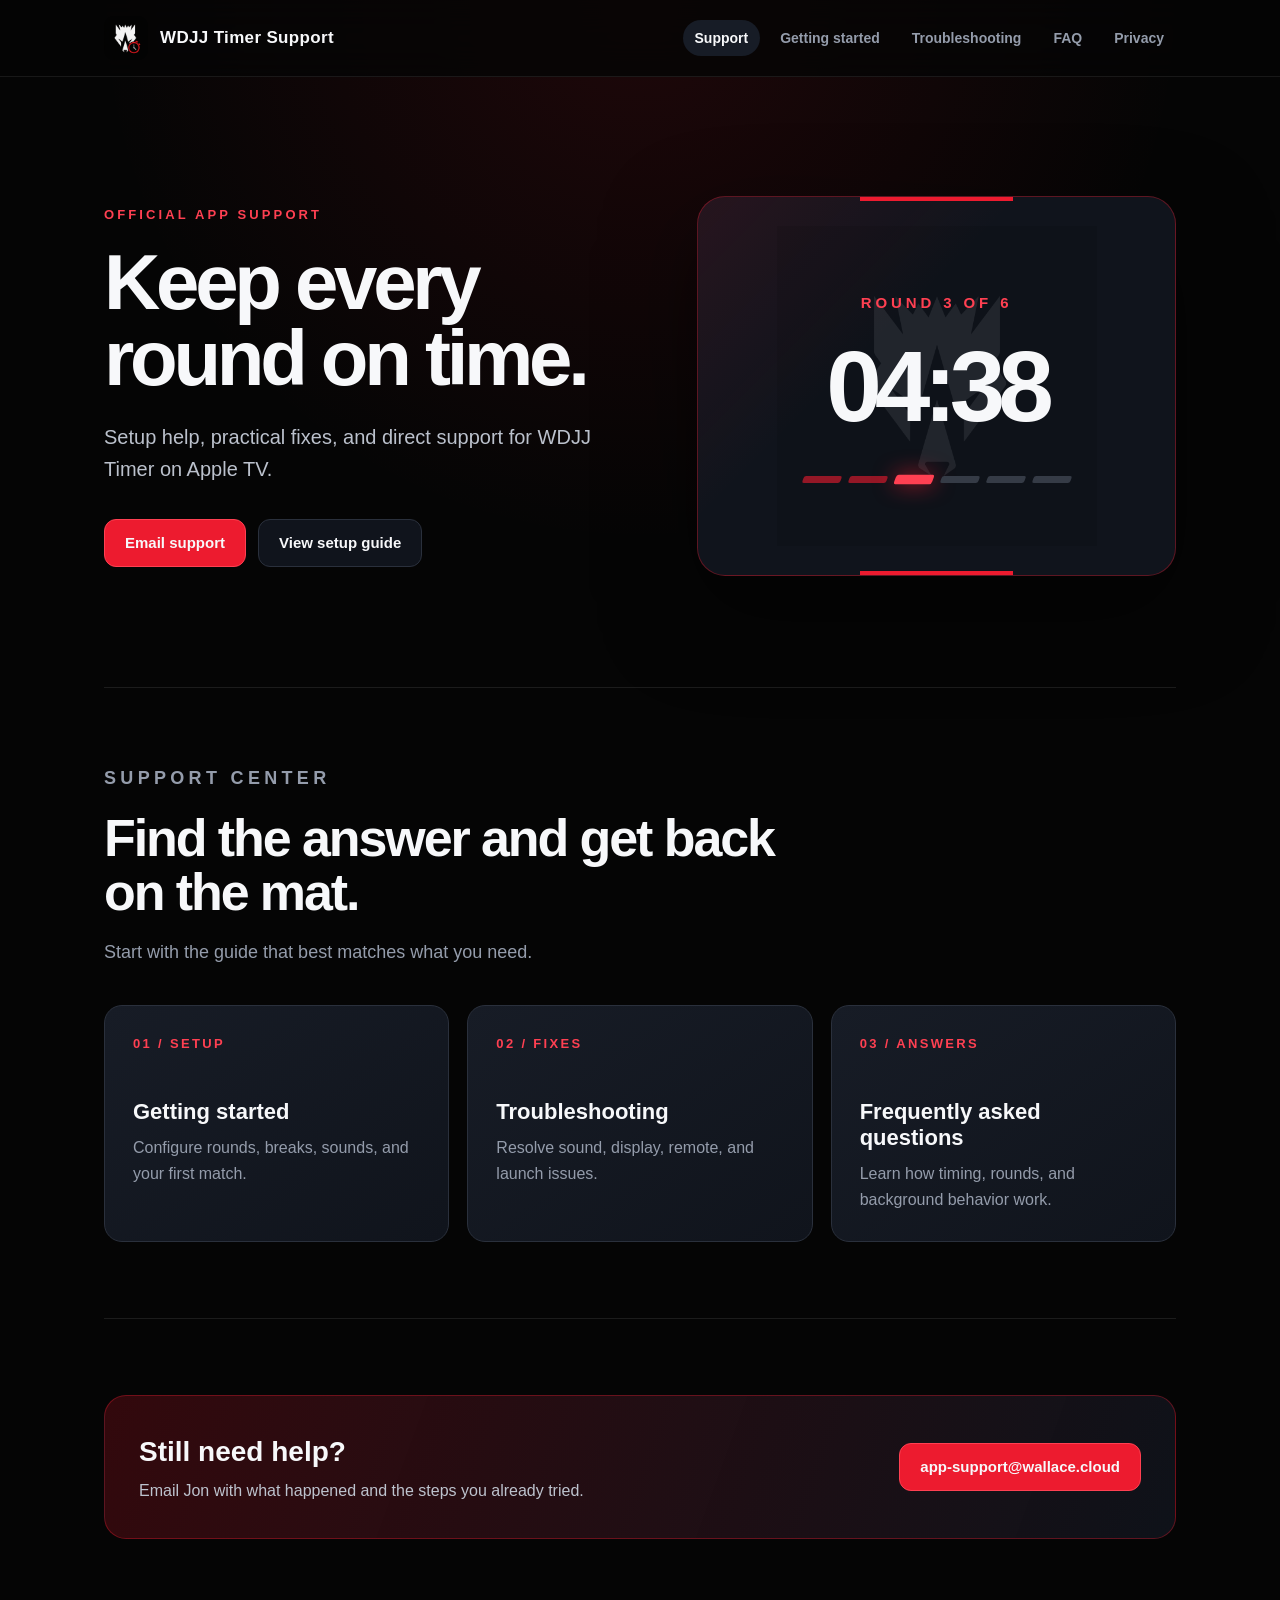
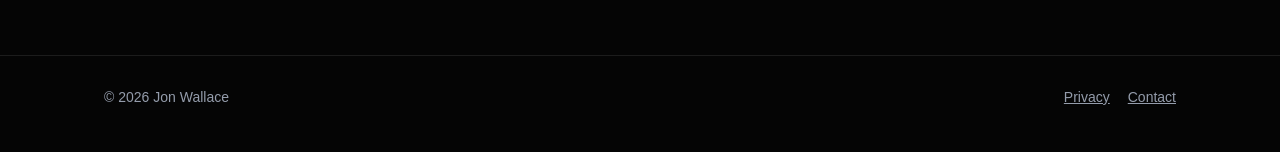
==== index.html @ 1fcd08f4 "Create WDJJ Timer support site" ====
<!doctype html>
<html lang="en">
  <head>
    <meta charset="utf-8">
    <meta name="viewport" content="width=device-width, initial-scale=1">
    <meta name="description" content="Official support for WDJJ Timer, the Apple TV round timer by Jon Wallace.">
    <meta name="theme-color" content="#050505">
    <title>WDJJ Timer Support</title>
    <link rel="icon" href="assets/app-icon.png">
    <link rel="stylesheet" href="styles.css">
  </head>
  <body>
    <header class="site-header">
      <nav class="nav" aria-label="Primary navigation">
        <a class="brand" href="index.html"><img src="assets/app-icon.png" alt="">WDJJ Timer Support</a>
        <div class="nav-links">
          <a aria-current="page" href="index.html">Support</a>
          <a href="getting-started.html">Getting started</a>
          <a href="troubleshooting.html">Troubleshooting</a>
          <a href="faq.html">FAQ</a>
          <a href="privacy.html">Privacy</a>
        </div>
      </nav>
    </header>
    <main>
      <section class="hero">
        <div>
          <p class="eyebrow">Official app support</p>
          <h1>Keep every round on time.</h1>
          <p class="hero-copy">Setup help, practical fixes, and direct support for WDJJ Timer on Apple TV.</p>
          <div class="actions">
            <a class="button" href="mailto:app-support@wallace.cloud?subject=WDJJ%20Timer%20Support">Email support</a>
            <a class="button secondary" href="getting-started.html">View setup guide</a>
          </div>
        </div>
        <div class="timer-panel" aria-label="WDJJ Timer preview showing round three of six with four minutes and thirty-eight seconds remaining">
          <img class="timer-mark" src="assets/wolves-mark.png" alt="">
          <div class="timer-round">ROUND 3 OF 6</div>
          <div class="timer-value">04:38</div>
          <div class="timer-bars" aria-hidden="true">
            <span class="done"></span><span class="done"></span><span class="current"></span><span></span><span></span><span></span>
          </div>
        </div>
      </section>

      <section class="section">
        <div class="section-heading">
          <p class="eyebrow">Support center</p>
          <h2>Find the answer and get back on the mat.</h2>
          <p>Start with the guide that best matches what you need.</p>
        </div>
        <div class="card-grid">
          <a class="card" href="getting-started.html">
            <span class="card-number">01 / SETUP</span>
            <h3>Getting started</h3>
            <p>Configure rounds, breaks, sounds, and your first match.</p>
          </a>
          <a class="card" href="troubleshooting.html">
            <span class="card-number">02 / FIXES</span>
            <h3>Troubleshooting</h3>
            <p>Resolve sound, display, remote, and launch issues.</p>
          </a>
          <a class="card" href="faq.html">
            <span class="card-number">03 / ANSWERS</span>
            <h3>Frequently asked questions</h3>
            <p>Learn how timing, rounds, and background behavior work.</p>
          </a>
        </div>
      </section>

      <section class="section">
        <div class="support-strip">
          <div>
            <h2>Still need help?</h2>
            <p>Email Jon with what happened and the steps you already tried.</p>
          </div>
          <a class="button" href="mailto:app-support@wallace.cloud?subject=WDJJ%20Timer%20Support">app-support@wallace.cloud</a>
        </div>
      </section>
    </main>
    <footer class="site-footer">
      <div class="footer-inner">
        <span>© 2026 Jon Wallace</span>
        <div class="footer-links"><a href="privacy.html">Privacy</a><a href="mailto:app-support@wallace.cloud?subject=WDJJ%20Timer%20Support">Contact</a></div>
      </div>
    </footer>
  </body>
</html>
---- styles.css ----
:root {
  color-scheme: dark;
  --bg: #050505;
  --surface: #10141c;
  --surface-strong: #171c26;
  --line: #2a303c;
  --muted: #949cab;
  --text: #f7f8fa;
  --red: #ed1b2f;
  --red-bright: #ff4052;
  --green: #54e08b;
  --max: 1120px;
}

* {
  box-sizing: border-box;
}

html {
  scroll-behavior: smooth;
}

body {
  background:
    radial-gradient(circle at 50% 0%, rgba(237, 27, 47, 0.11), transparent 34rem),
    var(--bg);
  color: var(--text);
  font-family: -apple-system, BlinkMacSystemFont, "Segoe UI", sans-serif;
  line-height: 1.6;
  margin: 0;
  min-height: 100vh;
}

a {
  color: inherit;
}

.site-header {
  backdrop-filter: blur(18px);
  background: rgba(5, 5, 5, 0.82);
  border-bottom: 1px solid rgba(255, 255, 255, 0.08);
  position: sticky;
  top: 0;
  z-index: 10;
}

.nav {
  align-items: center;
  display: flex;
  gap: 28px;
  justify-content: space-between;
  margin: 0 auto;
  max-width: var(--max);
  min-height: 76px;
  padding: 12px 24px;
}

.brand {
  align-items: center;
  display: inline-flex;
  font-size: 17px;
  font-weight: 800;
  gap: 12px;
  letter-spacing: 0.02em;
  text-decoration: none;
}

.brand img {
  border-radius: 11px;
  height: 44px;
  width: 44px;
}

.nav-links {
  align-items: center;
  display: flex;
  flex-wrap: wrap;
  gap: 8px;
  justify-content: flex-end;
}

.nav-links a {
  border-radius: 999px;
  color: var(--muted);
  font-size: 14px;
  font-weight: 700;
  padding: 7px 12px;
  text-decoration: none;
}

.nav-links a:hover,
.nav-links a[aria-current="page"] {
  background: var(--surface-strong);
  color: var(--text);
}

main {
  margin: 0 auto;
  max-width: var(--max);
  padding: 0 24px;
}

.hero {
  align-items: center;
  display: grid;
  gap: 64px;
  grid-template-columns: 1.05fr 0.95fr;
  min-height: 610px;
  padding: 76px 0 68px;
}

.eyebrow {
  color: var(--red-bright);
  font-size: 13px;
  font-weight: 900;
  letter-spacing: 0.24em;
  margin: 0 0 18px;
  text-transform: uppercase;
}

h1,
h2,
h3,
p {
  margin-top: 0;
}

h1 {
  font-size: clamp(44px, 7vw, 78px);
  letter-spacing: -0.055em;
  line-height: 0.98;
  margin-bottom: 24px;
}

.hero-copy {
  color: #bbc1cc;
  font-size: 20px;
  max-width: 590px;
}

.actions {
  display: flex;
  flex-wrap: wrap;
  gap: 12px;
  margin-top: 34px;
}

.button {
  align-items: center;
  background: var(--red);
  border: 1px solid var(--red-bright);
  border-radius: 12px;
  display: inline-flex;
  font-size: 15px;
  font-weight: 850;
  justify-content: center;
  min-height: 48px;
  padding: 0 20px;
  text-decoration: none;
}

.button:hover {
  background: var(--red-bright);
}

.button.secondary {
  background: var(--surface);
  border-color: var(--line);
}

.button.secondary:hover {
  background: var(--surface-strong);
  border-color: #485162;
}

.timer-panel {
  background:
    linear-gradient(135deg, rgba(237, 27, 47, 0.1), transparent 38%),
    var(--surface);
  border: 1px solid rgba(237, 27, 47, 0.35);
  border-radius: 28px;
  box-shadow: 0 35px 90px rgba(0, 0, 0, 0.5);
  min-height: 380px;
  overflow: hidden;
  padding: 46px 34px;
  position: relative;
  text-align: center;
}

.timer-panel::before,
.timer-panel::after {
  background: var(--red);
  content: "";
  height: 4px;
  left: 34%;
  position: absolute;
  right: 34%;
}

.timer-panel::before {
  top: 0;
}

.timer-panel::after {
  bottom: 0;
}

.timer-mark {
  height: 320px;
  left: 50%;
  opacity: 0.08;
  position: absolute;
  top: 50%;
  transform: translate(-50%, -50%);
  width: 320px;
}

.timer-round,
.timer-value,
.timer-bars {
  position: relative;
}

.timer-round {
  color: var(--red-bright);
  font-size: 15px;
  font-weight: 900;
  letter-spacing: 0.26em;
  margin-top: 48px;
}

.timer-value {
  font-size: clamp(68px, 8vw, 100px);
  font-variant-numeric: tabular-nums;
  font-weight: 780;
  letter-spacing: -0.07em;
  line-height: 1.1;
  margin: 16px 0 35px;
}

.timer-bars {
  display: flex;
  gap: 8px;
  justify-content: center;
}

.timer-bars span {
  background: #353b46;
  border-radius: 2px;
  height: 7px;
  transform: skewX(-20deg);
  width: 38px;
}

.timer-bars .done {
  background: rgba(237, 27, 47, 0.6);
}

.timer-bars .current {
  background: var(--red-bright);
  box-shadow: 0 0 18px rgba(237, 27, 47, 0.8);
  transform: skewX(-20deg) scaleY(1.35);
}

.section {
  border-top: 1px solid rgba(255, 255, 255, 0.09);
  padding: 76px 0;
}

.section-heading {
  max-width: 700px;
}

.section-heading h2,
.page-intro h1 {
  font-size: clamp(34px, 5vw, 52px);
  letter-spacing: -0.04em;
  line-height: 1.05;
  margin-bottom: 18px;
}

.section-heading p,
.page-intro .lead {
  color: var(--muted);
  font-size: 18px;
}

.card-grid {
  display: grid;
  gap: 18px;
  grid-template-columns: repeat(3, 1fr);
  margin-top: 38px;
}

.card {
  background: linear-gradient(145deg, var(--surface-strong), var(--surface));
  border: 1px solid var(--line);
  border-radius: 18px;
  min-height: 220px;
  padding: 28px;
  text-decoration: none;
  transition: border-color 160ms ease, transform 160ms ease;
}

a.card:hover {
  border-color: rgba(237, 27, 47, 0.75);
  transform: translateY(-3px);
}

.card-number {
  color: var(--red-bright);
  display: block;
  font-size: 13px;
  font-weight: 900;
  letter-spacing: 0.18em;
  margin-bottom: 44px;
}

.card h3 {
  font-size: 22px;
  line-height: 1.2;
  margin-bottom: 10px;
}

.card p {
  color: var(--muted);
  margin-bottom: 0;
}

.support-strip {
  align-items: center;
  background: linear-gradient(110deg, rgba(237, 27, 47, 0.2), rgba(16, 20, 28, 0.9));
  border: 1px solid rgba(237, 27, 47, 0.35);
  border-radius: 22px;
  display: flex;
  gap: 28px;
  justify-content: space-between;
  padding: 34px;
}

.support-strip h2 {
  font-size: 28px;
  margin-bottom: 4px;
}

.support-strip p {
  color: #bdc3ce;
  margin-bottom: 0;
}

.page-intro {
  max-width: 780px;
  padding: 94px 0 54px;
}

.content-layout {
  display: grid;
  gap: 60px;
  grid-template-columns: 230px minmax(0, 720px);
  padding-bottom: 96px;
}

.toc {
  align-self: start;
  border-left: 2px solid var(--line);
  padding-left: 18px;
  position: sticky;
  top: 112px;
}

.toc strong {
  display: block;
  font-size: 13px;
  letter-spacing: 0.16em;
  margin-bottom: 12px;
  text-transform: uppercase;
}

.toc a {
  color: var(--muted);
  display: block;
  font-size: 14px;
  padding: 5px 0;
  text-decoration: none;
}

.toc a:hover {
  color: var(--text);
}

.prose section {
  border-top: 1px solid var(--line);
  padding: 38px 0;
  scroll-margin-top: 100px;
}

.prose section:first-child {
  border-top: 0;
  padding-top: 0;
}

.prose h2 {
  font-size: 29px;
  letter-spacing: -0.025em;
  line-height: 1.2;
}

.prose h3 {
  font-size: 20px;
  margin-bottom: 8px;
  margin-top: 30px;
}

.prose p,
.prose li {
  color: #c3c8d1;
  font-size: 17px;
}

.prose li + li {
  margin-top: 9px;
}

.steps {
  counter-reset: steps;
  list-style: none;
  padding: 0;
}

.steps li {
  background: var(--surface);
  border: 1px solid var(--line);
  border-radius: 15px;
  counter-increment: steps;
  margin-top: 12px;
  padding: 20px 20px 20px 66px;
  position: relative;
}

.steps li::before {
  align-items: center;
  background: var(--red);
  border-radius: 10px;
  color: white;
  content: counter(steps);
  display: flex;
  font-size: 14px;
  font-weight: 900;
  height: 34px;
  justify-content: center;
  left: 18px;
  position: absolute;
  top: 17px;
  width: 34px;
}

.callout {
  background: rgba(84, 224, 139, 0.07);
  border: 1px solid rgba(84, 224, 139, 0.28);
  border-radius: 14px;
  color: #d5f9e3;
  margin: 24px 0;
  padding: 18px 20px;
}

.faq-item {
  border-top: 1px solid var(--line);
  padding: 28px 0;
}

.faq-item h2 {
  font-size: 22px;
  margin-bottom: 8px;
}

.faq-item p {
  color: #c3c8d1;
  margin-bottom: 0;
}

.meta {
  color: var(--muted);
  font-size: 14px;
}

.site-footer {
  border-top: 1px solid rgba(255, 255, 255, 0.09);
  color: var(--muted);
  margin-top: 40px;
}

.footer-inner {
  display: flex;
  font-size: 14px;
  gap: 24px;
  justify-content: space-between;
  margin: 0 auto;
  max-width: var(--max);
  padding: 30px 24px 44px;
}

.footer-links {
  display: flex;
  flex-wrap: wrap;
  gap: 18px;
}

.footer-links a:hover {
  color: var(--text);
}

@media (max-width: 850px) {
  .nav {
    align-items: flex-start;
    flex-direction: column;
    gap: 8px;
  }

  .nav-links {
    justify-content: flex-start;
  }

  .hero {
    gap: 44px;
    grid-template-columns: 1fr;
    padding-top: 58px;
  }

  .timer-panel {
    min-height: 340px;
  }

  .card-grid {
    grid-template-columns: 1fr;
  }

  .card {
    min-height: 0;
  }

  .card-number {
    margin-bottom: 28px;
  }

  .content-layout {
    grid-template-columns: 1fr;
  }

  .toc {
    display: none;
  }
}

@media (max-width: 600px) {
  main {
    padding: 0 18px;
  }

  .nav {
    padding-left: 18px;
    padding-right: 18px;
  }

  .nav-links {
    gap: 2px;
  }

  .nav-links a {
    font-size: 13px;
    padding: 6px 8px;
  }

  .hero-copy {
    font-size: 18px;
  }

  .timer-panel {
    padding-left: 18px;
    padding-right: 18px;
  }

  .support-strip,
  .footer-inner {
    align-items: flex-start;
    flex-direction: column;
  }
}

@media (prefers-reduced-motion: reduce) {
  html {
    scroll-behavior: auto;
  }

  .card {
    transition: none;
  }
}
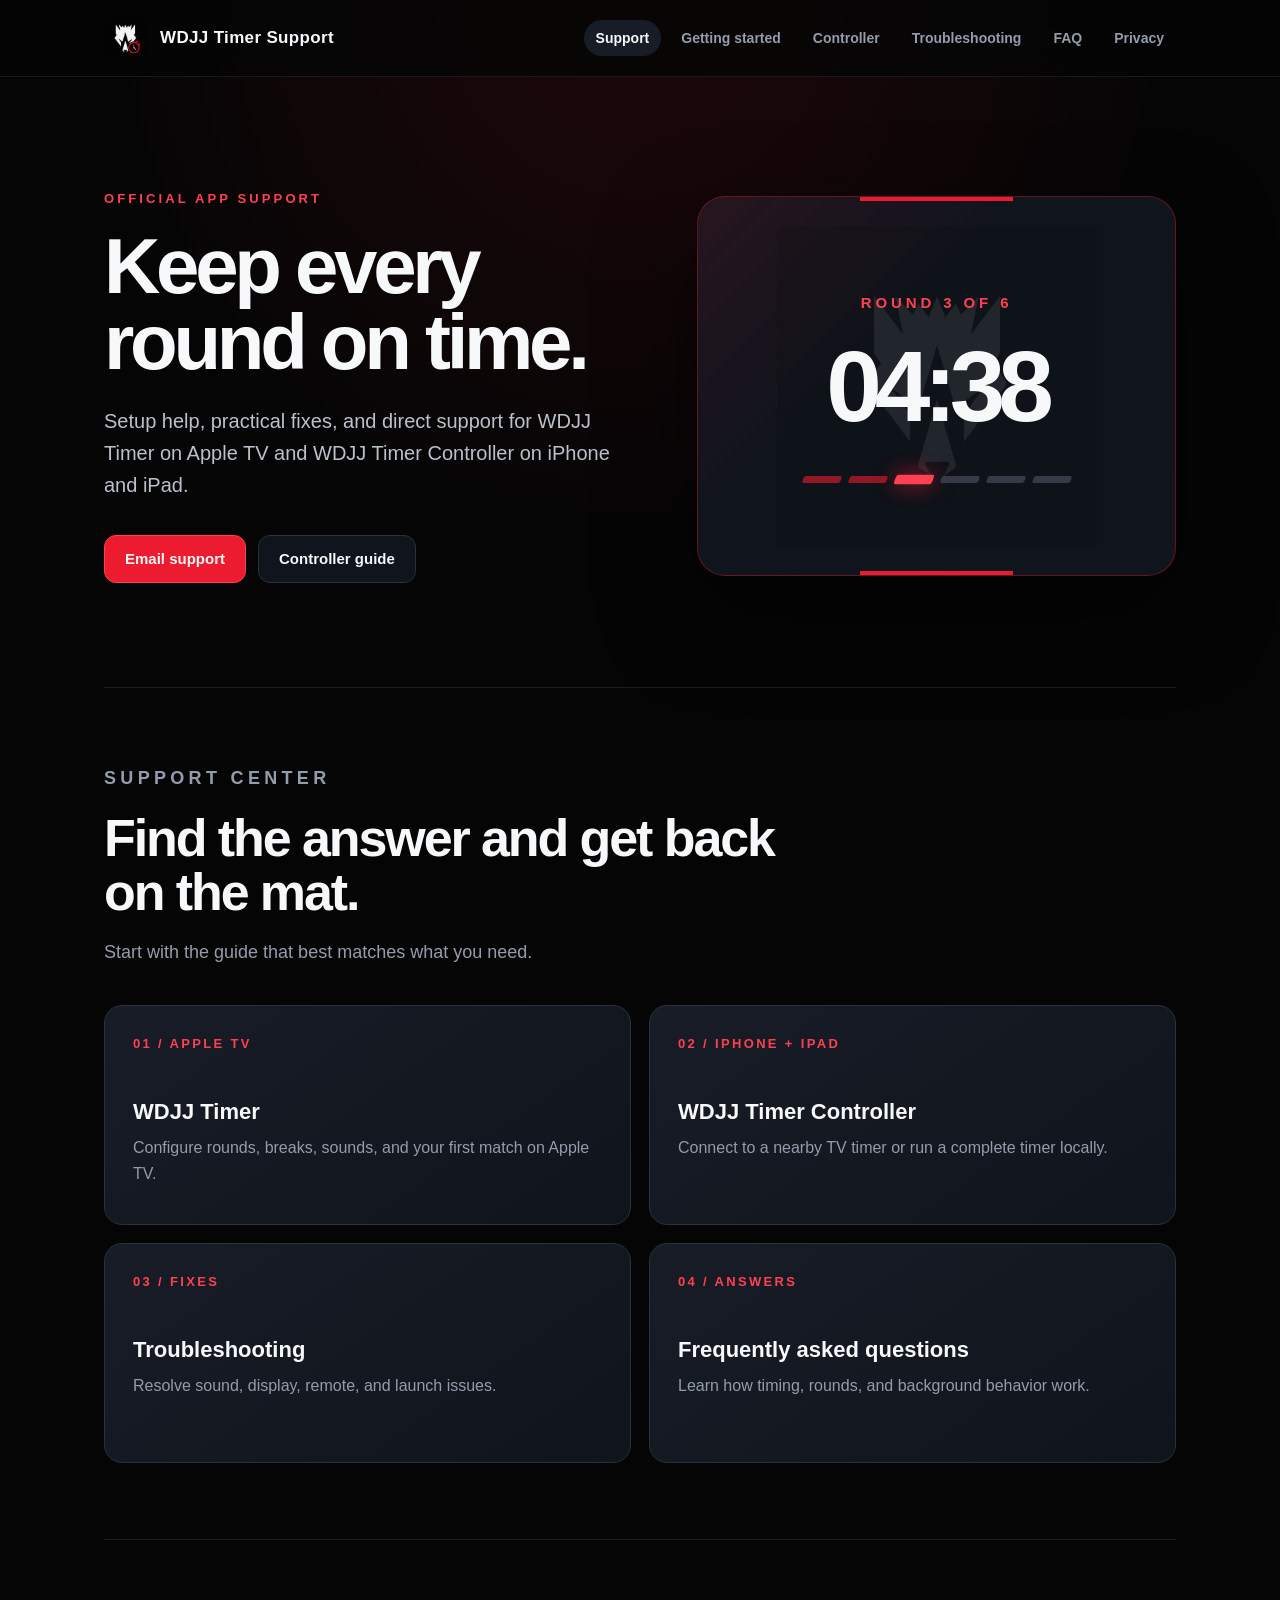
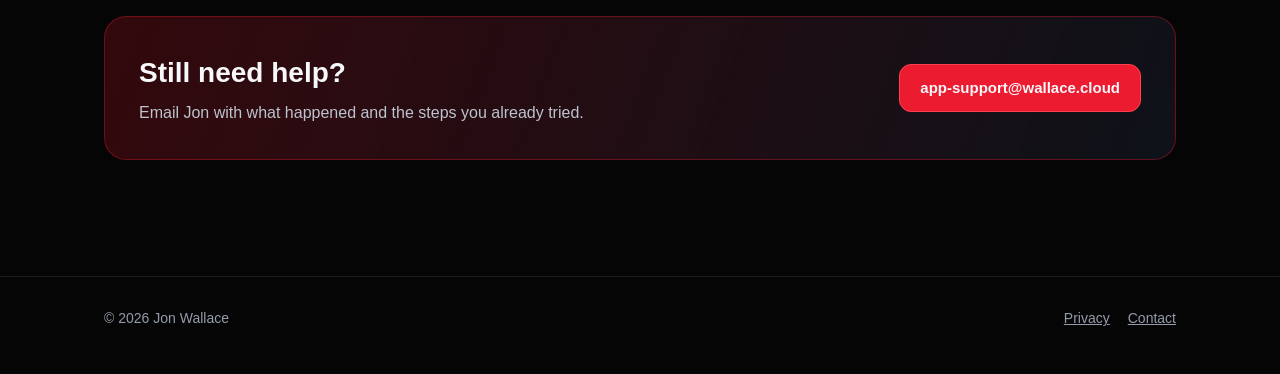
==== commit ce1b07c6: "Add Timer Controller support content" ====
--- a/index.html
+++ b/index.html
@@ -3,7 +3,7 @@
   <head>
     <meta charset="utf-8">
     <meta name="viewport" content="width=device-width, initial-scale=1">
-    <meta name="description" content="Official support for WDJJ Timer, the Apple TV round timer by Jon Wallace.">
+    <meta name="description" content="Official support for WDJJ Timer on Apple TV and WDJJ Timer Controller for iPhone and iPad.">
     <meta name="theme-color" content="#050505">
     <title>WDJJ Timer Support</title>
     <link rel="icon" href="assets/app-icon.png">
@@ -16,6 +16,7 @@
         <div class="nav-links">
           <a aria-current="page" href="index.html">Support</a>
           <a href="getting-started.html">Getting started</a>
+          <a href="controller.html">Controller</a>
           <a href="troubleshooting.html">Troubleshooting</a>
           <a href="faq.html">FAQ</a>
           <a href="privacy.html">Privacy</a>
@@ -27,10 +28,10 @@
         <div>
           <p class="eyebrow">Official app support</p>
           <h1>Keep every round on time.</h1>
-          <p class="hero-copy">Setup help, practical fixes, and direct support for WDJJ Timer on Apple TV.</p>
+          <p class="hero-copy">Setup help, practical fixes, and direct support for WDJJ Timer on Apple TV and WDJJ Timer Controller on iPhone and iPad.</p>
           <div class="actions">
             <a class="button" href="mailto:app-support@wallace.cloud?subject=WDJJ%20Timer%20Support">Email support</a>
-            <a class="button secondary" href="getting-started.html">View setup guide</a>
+            <a class="button secondary" href="controller.html">Controller guide</a>
           </div>
         </div>
         <div class="timer-panel" aria-label="WDJJ Timer preview showing round three of six with four minutes and thirty-eight seconds remaining">
@@ -51,17 +52,22 @@
         </div>
         <div class="card-grid">
           <a class="card" href="getting-started.html">
-            <span class="card-number">01 / SETUP</span>
-            <h3>Getting started</h3>
-            <p>Configure rounds, breaks, sounds, and your first match.</p>
+            <span class="card-number">01 / APPLE TV</span>
+            <h3>WDJJ Timer</h3>
+            <p>Configure rounds, breaks, sounds, and your first match on Apple TV.</p>
+          </a>
+          <a class="card" href="controller.html">
+            <span class="card-number">02 / IPHONE + IPAD</span>
+            <h3>WDJJ Timer Controller</h3>
+            <p>Connect to a nearby TV timer or run a complete timer locally.</p>
           </a>
           <a class="card" href="troubleshooting.html">
-            <span class="card-number">02 / FIXES</span>
+            <span class="card-number">03 / FIXES</span>
             <h3>Troubleshooting</h3>
             <p>Resolve sound, display, remote, and launch issues.</p>
           </a>
           <a class="card" href="faq.html">
-            <span class="card-number">03 / ANSWERS</span>
+            <span class="card-number">04 / ANSWERS</span>
             <h3>Frequently asked questions</h3>
             <p>Learn how timing, rounds, and background behavior work.</p>
           </a>
--- a/styles.css
+++ b/styles.css
@@ -288,7 +288,7 @@
 .card-grid {
   display: grid;
   gap: 18px;
-  grid-template-columns: repeat(3, 1fr);
+  grid-template-columns: repeat(2, 1fr);
   margin-top: 38px;
 }
 
@@ -595,4 +595,3 @@
     transition: none;
   }
 }
-
